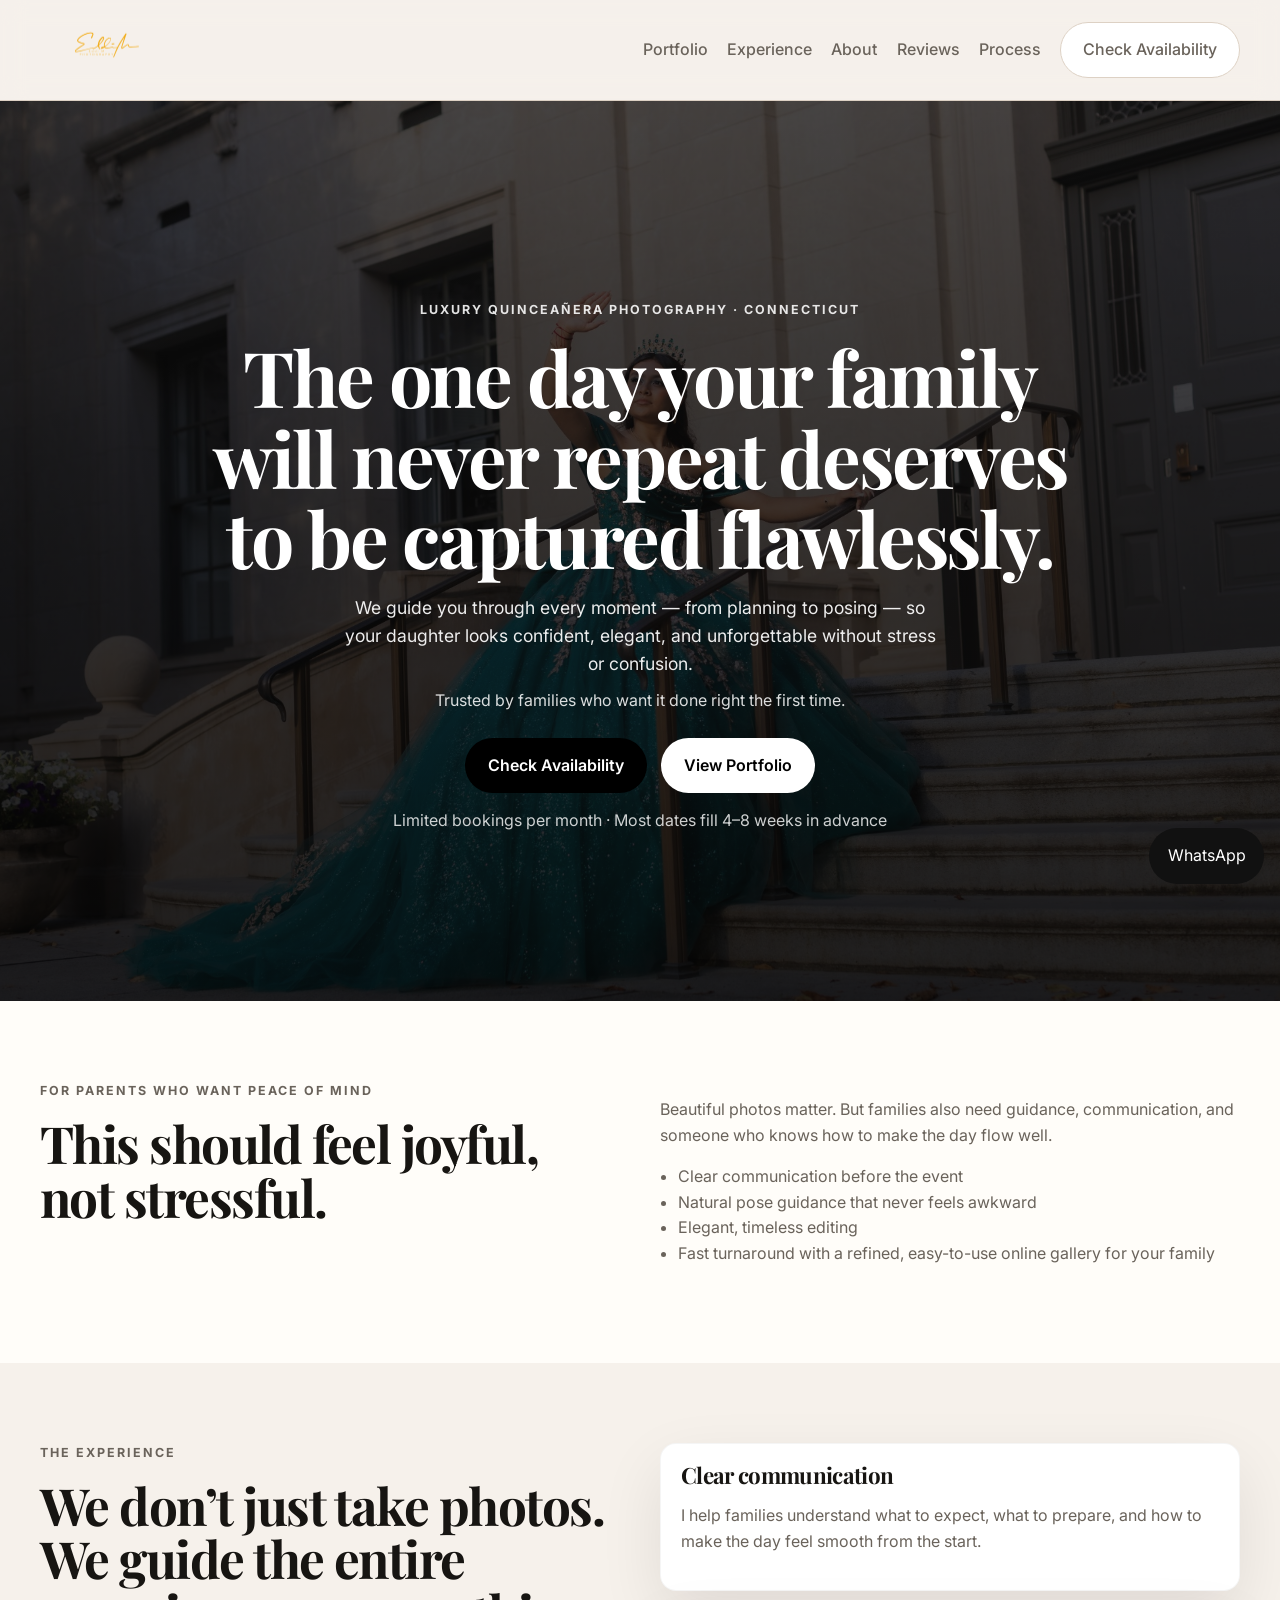
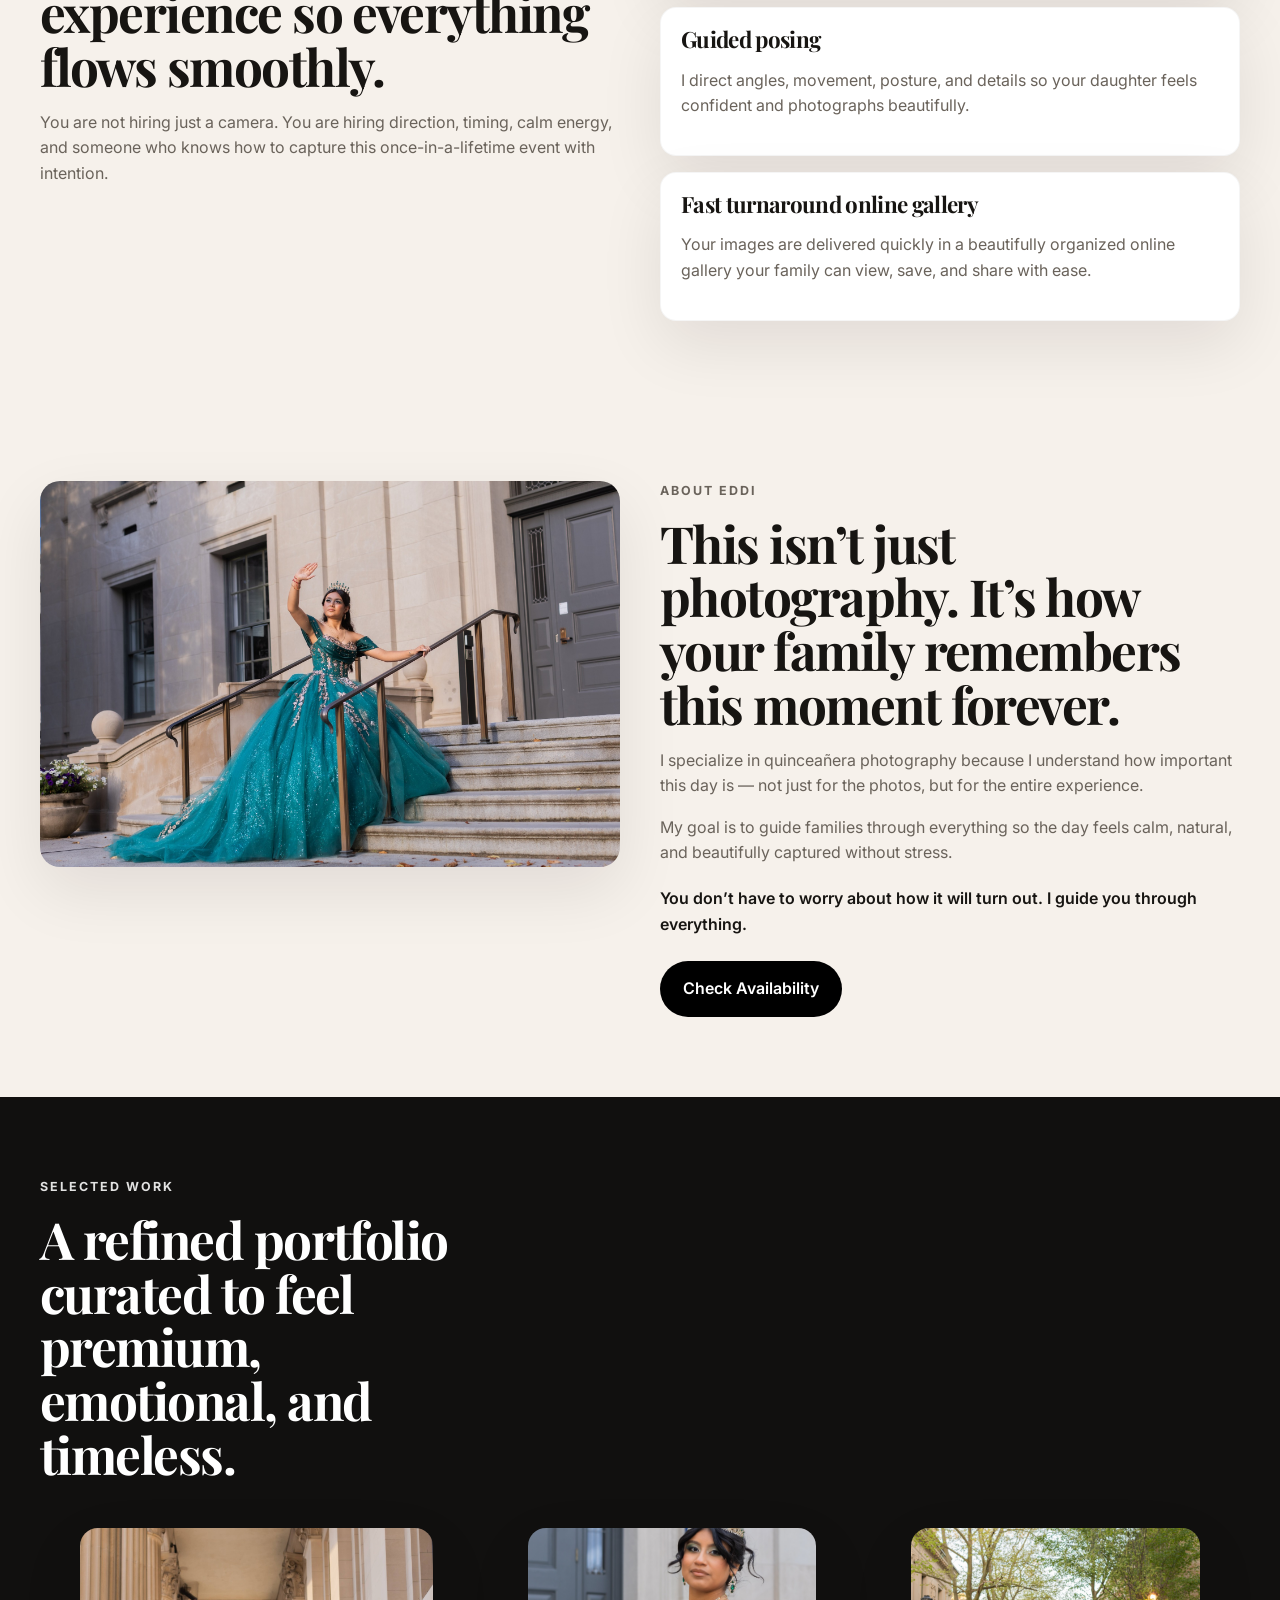
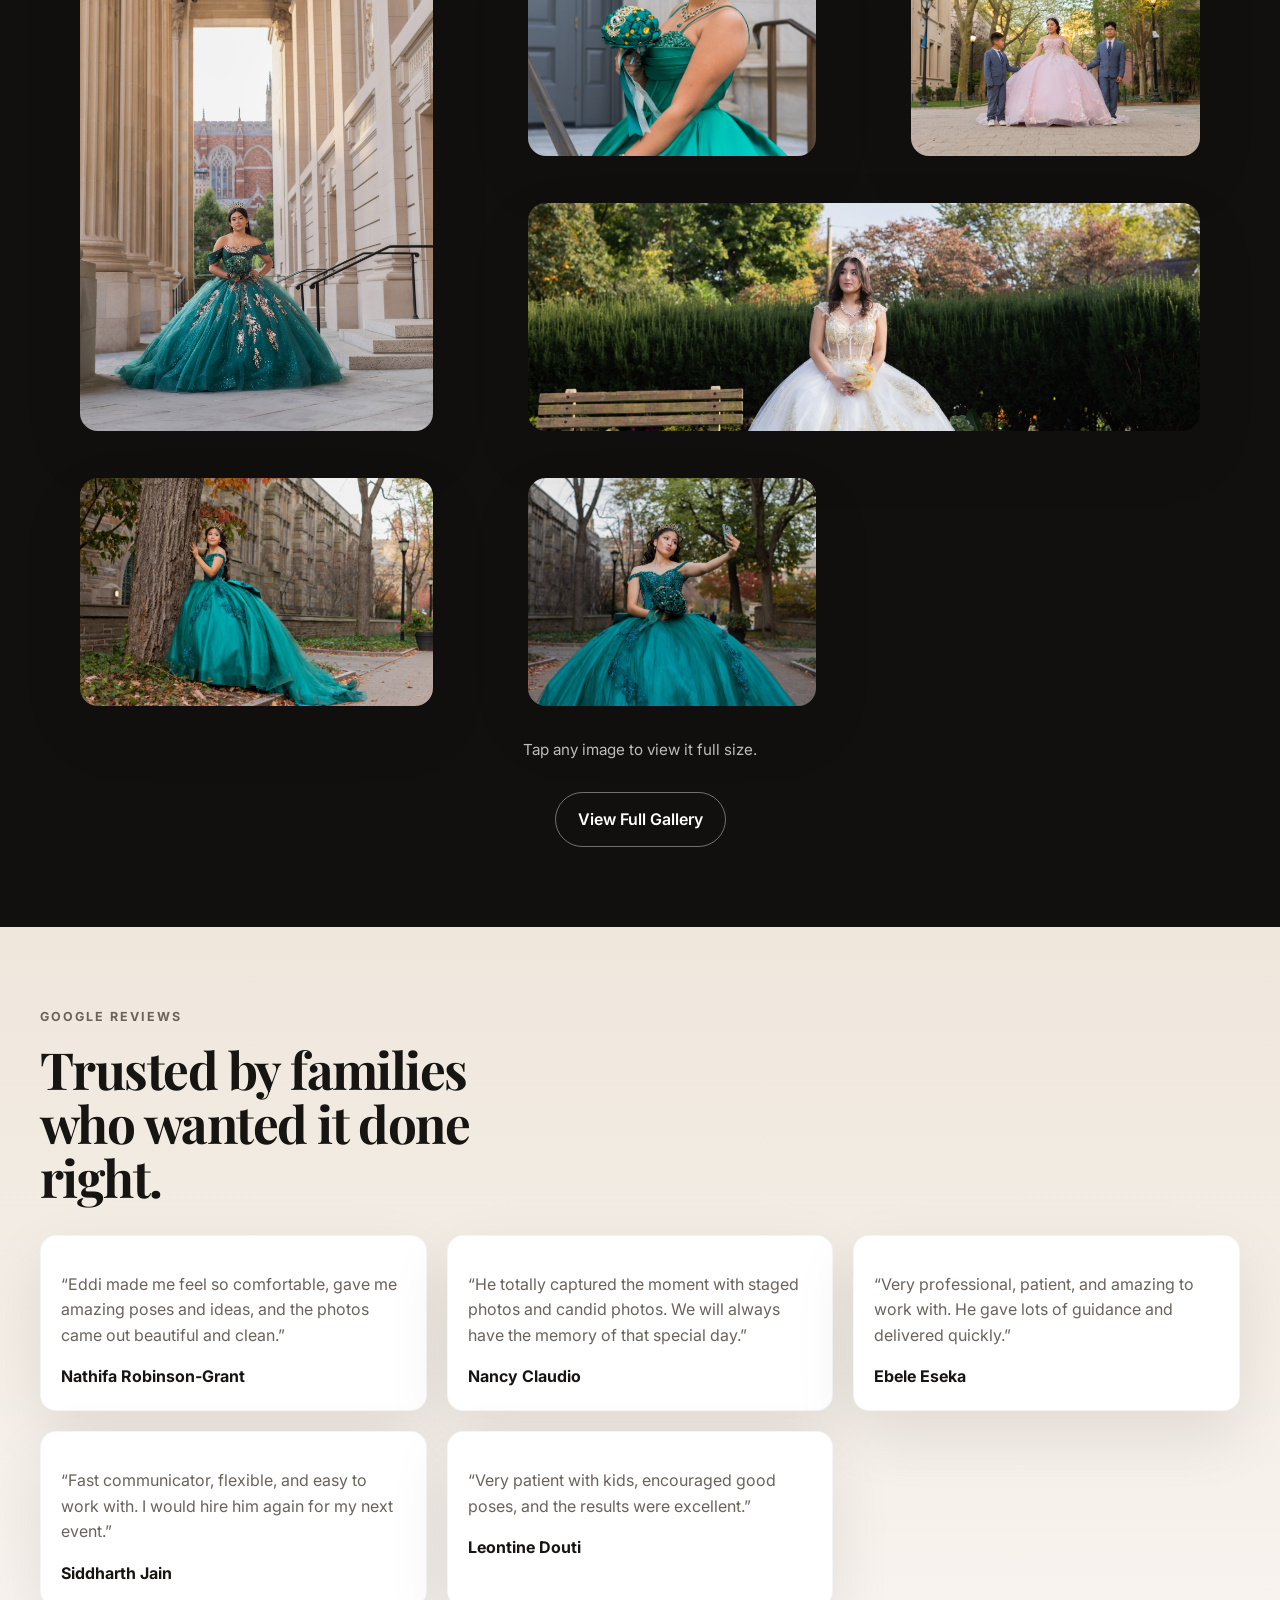
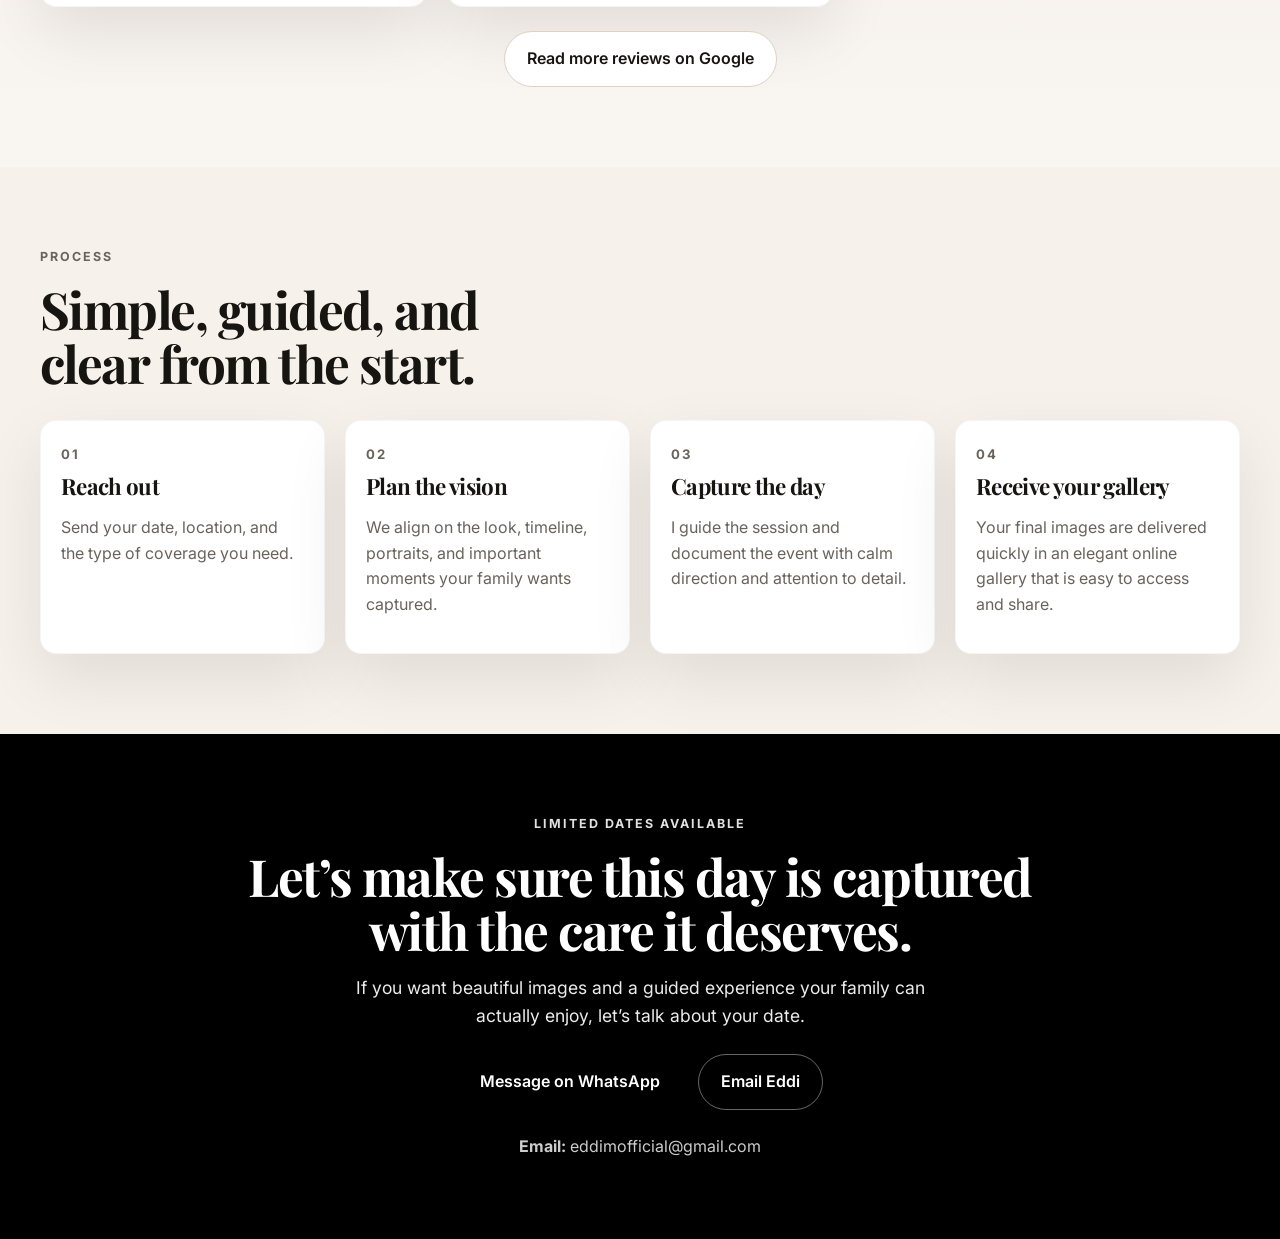
==== index.html @ 8b922853 "Add files via upload" ====
<!DOCTYPE html>
<html lang="en">
<head>
  <meta charset="UTF-8" />
  <meta name="viewport" content="width=device-width, initial-scale=1.0" />
  <title>Eddi M Photography | Luxury Quinceañera Photography</title>
  <meta name="description" content="Luxury quinceañera photography and video in Connecticut. Calm guidance, timeless imagery, and a premium experience for families who want this day captured beautifully." />
  <meta property="og:title" content="Eddi M Photography" />
  <meta property="og:description" content="Luxury quinceañera photography that feels effortless and looks unforgettable." />
  <meta property="og:type" content="website" />
  <meta property="og:image" content="assets/hero-fallback.jpg" />
  <meta property="og:url" content="https://www.eddim.com/" />
  <link rel="icon" href="assets/logo.png" />
  <link rel="preconnect" href="https://fonts.googleapis.com">
  <link rel="preconnect" href="https://fonts.gstatic.com" crossorigin>
  <link href="https://fonts.googleapis.com/css2?family=Inter:wght@300;400;500;600;700&family=Playfair+Display:wght@500;600;700&display=swap" rel="stylesheet">
  <link rel="stylesheet" href="css/styles.css" />
</head>
<body>
  <a class="skip-link" href="#main">Skip to content</a>

  <header class="site-header">
    <div class="container nav">
      <a class="brand" href="#top" aria-label="Eddi M Photography home">
        <img src="assets/logo.png" alt="Eddi M Photography logo" class="logo" />
      </a>

      <button class="menu-toggle" aria-label="Open menu" aria-expanded="false" aria-controls="mobileMenu">
        <span></span><span></span>
      </button>

      <nav class="desktop-nav" aria-label="Primary navigation">
        <a href="#portfolio">Portfolio</a>
        <a href="#experience">Experience</a>
        <a href="#about">About</a>
        <a href="#reviews">Reviews</a>
        <a href="#process">Process</a>
        <a href="#contact" class="btn btn-outline-dark">Check Availability</a>
      </nav>
    </div>

    <nav id="mobileMenu" class="mobile-nav" aria-label="Mobile navigation">
      <a href="#portfolio">Portfolio</a>
      <a href="#experience">Experience</a>
      <a href="#about">About</a>
      <a href="#reviews">Reviews</a>
      <a href="#process">Process</a>
      <a href="#contact" class="btn btn-dark">Check Availability</a>
    </nav>
  </header>

  <main id="main">
    <section class="hero" id="top">
      <div class="hero-media-wrap">
        <iframe
          src="https://player.vimeo.com/video/995767912?background=1&autoplay=1&loop=1&muted=1"
          frameborder="0"
          allow="autoplay; fullscreen"
          allowfullscreen
          class="hero-media"
          title="Eddi M Photography hero video">
        </iframe>
        <img src="assets/hero-fallback.jpg" alt="Elegant quinceañera portrait" class="hero-fallback" />
      </div>

      <div class="hero-overlay"></div>

      <div class="container hero-content reveal">
        <p class="eyebrow">Luxury Quinceañera Photography · Connecticut</p>
        <h1>The one day your family will never repeat deserves to be captured flawlessly.</h1>
        <p class="hero-copy">
          We guide you through every moment — from planning to posing — so your daughter looks confident, elegant, and unforgettable without stress or confusion.
        </p>
        <p class="trust-line">Trusted by families who want it done right the first time.</p>
        <div class="hero-actions">
          <a href="https://wa.me/message/35IBVD3ORIKEH1" class="btn btn-dark">Check Availability</a>
          <a href="#portfolio" class="btn btn-light">View Portfolio</a>
        </div>
        <p class="microcopy">Limited bookings per month · Most dates fill 4–8 weeks in advance</p>
      </div>
    </section>

    <section class="section intro reveal">
      <div class="container two-col">
        <div>
          <p class="eyebrow dark">For parents who want peace of mind</p>
          <h2>This should feel joyful, not stressful.</h2>
        </div>
        <div>
          <p class="muted">
            Beautiful photos matter. But families also need guidance, communication, and someone who knows how to make the day flow well.
          </p>
          <ul class="feature-list">
            <li>Clear communication before the event</li>
            <li>Natural pose guidance that never feels awkward</li>
            <li>Elegant, timeless editing</li>
            <li>Fast turnaround with a refined, easy-to-use online gallery for your family</li>
          </ul>
        </div>
      </div>
    </section>

    <section class="section reveal" id="experience">
      <div class="container two-col">
        <div>
          <p class="eyebrow dark">The experience</p>
          <h2>We don’t just take photos. We guide the entire experience so everything flows smoothly.</h2>
          <p class="muted">
            You are not hiring just a camera. You are hiring direction, timing, calm energy, and someone who knows how to capture this once-in-a-lifetime event with intention.
          </p>
        </div>
        <div class="card-stack">
          <article class="info-card">
            <h3>Clear communication</h3>
            <p>I help families understand what to expect, what to prepare, and how to make the day feel smooth from the start.</p>
          </article>
          <article class="info-card">
            <h3>Guided posing</h3>
            <p>I direct angles, movement, posture, and details so your daughter feels confident and photographs beautifully.</p>
          </article>
          <article class="info-card">
            <h3>Fast turnaround online gallery</h3>
            <p>Your images are delivered quickly in a beautifully organized online gallery your family can view, save, and share with ease.</p>
          </article>
        </div>
      </div>
    </section>

    <section class="section reveal" id="about">
      <div class="container two-col about-grid">
        <div>
          <img src="assets/about.jpg" alt="Portrait of Eddi M Photography" class="about-image" />
        </div>
        <div>
          <p class="eyebrow dark">About Eddi</p>
          <h2>This isn’t just photography. It’s how your family remembers this moment forever.</h2>
          <p class="muted">
            I specialize in quinceañera photography because I understand how important this day is — not just for the photos, but for the entire experience.
          </p>
          <p class="muted">
            My goal is to guide families through everything so the day feels calm, natural, and beautifully captured without stress.
          </p>
          <p class="about-trust">
            You don’t have to worry about how it will turn out. I guide you through everything.
          </p>
          <div class="hero-actions about-actions">
            <a href="#contact" class="btn btn-dark">Check Availability</a>
          </div>
        </div>
      </div>
    </section>

    <section class="section section-dark reveal" id="portfolio">
      <div class="container">
        <p class="eyebrow">Selected Work</p>
        <h2 class="section-title light">A refined portfolio curated to feel premium, emotional, and timeless.</h2>
        <div class="portfolio-grid">
          <figure class="shot tall"><img src="assets/gallery-1.jpg" alt="Quinceañera portrait with elegant architecture" class="lightbox-trigger" /></figure>
          <figure class="shot"><img src="assets/gallery-2.jpg" alt="Quinceañera portrait in emerald dress" class="lightbox-trigger" /></figure>
          <figure class="shot"><img src="assets/gallery-3.jpg" alt="Pink quinceañera portrait" class="lightbox-trigger" /></figure>
          <figure class="shot wide"><img src="assets/gallery-4.jpg" alt="Family portrait during quinceañera session" class="lightbox-trigger" /></figure>
          <figure class="shot"><img src="assets/gallery-5.jpg" alt="Close-up quinceañera portrait" class="lightbox-trigger" /></figure>
          <figure class="shot"><img src="assets/gallery-6.jpg" alt="Detail photograph from quinceañera session" class="lightbox-trigger" /></figure>
        </div>
        <p class="portfolio-note">Tap any image to view it full size.</p>
        <div class="center">
          <a href="https://photos.app.goo.gl/zr46FepEaYGDwA9E7" class="btn btn-outline-light" target="_blank" rel="noopener">View Full Gallery</a>
        </div>
      </div>
    </section>

    <div class="lightbox" id="lightbox" aria-hidden="true">
      <button class="lightbox-close" id="lightboxClose" aria-label="Close image">×</button>
      <img src="" alt="" id="lightboxImage" />
    </div>

    <section class="section section-soft reveal" id="reviews">
      <div class="container">
        <p class="eyebrow dark">Google Reviews</p>
        <h2 class="section-title">Trusted by families who wanted it done right.</h2>
        <div class="reviews-grid">
          <article class="review-card"><p>“Eddi made me feel so comfortable, gave me amazing poses and ideas, and the photos came out beautiful and clean.”</p><strong>Nathifa Robinson-Grant</strong></article>
          <article class="review-card"><p>“He totally captured the moment with staged photos and candid photos. We will always have the memory of that special day.”</p><strong>Nancy Claudio</strong></article>
          <article class="review-card"><p>“Very professional, patient, and amazing to work with. He gave lots of guidance and delivered quickly.”</p><strong>Ebele Eseka</strong></article>
          <article class="review-card"><p>“Fast communicator, flexible, and easy to work with. I would hire him again for my next event.”</p><strong>Siddharth Jain</strong></article>
          <article class="review-card"><p>“Very patient with kids, encouraged good poses, and the results were excellent.”</p><strong>Leontine Douti</strong></article>
        </div>
        <div class="center review-link-wrap">
          <a href="https://www.google.com/search?q=Eddi+M+Photography+reviews" target="_blank" rel="noopener" class="btn btn-outline-dark">Read more reviews on Google</a>
        </div>
      </div>
    </section>

    <section class="section reveal" id="process">
      <div class="container">
        <p class="eyebrow dark">Process</p>
        <h2 class="section-title">Simple, guided, and clear from the start.</h2>
        <div class="process-grid">
          <article class="process-card"><span>01</span><h3>Reach out</h3><p>Send your date, location, and the type of coverage you need.</p></article>
          <article class="process-card"><span>02</span><h3>Plan the vision</h3><p>We align on the look, timeline, portraits, and important moments your family wants captured.</p></article>
          <article class="process-card"><span>03</span><h3>Capture the day</h3><p>I guide the session and document the event with calm direction and attention to detail.</p></article>
          <article class="process-card"><span>04</span><h3>Receive your gallery</h3><p>Your final images are delivered quickly in an elegant online gallery that is easy to access and share.</p></article>
        </div>
      </div>
    </section>

    <section class="section cta-section reveal" id="contact">
      <div class="container cta-wrap">
        <p class="eyebrow">Limited Dates Available</p>
        <h2>Let’s make sure this day is captured with the care it deserves.</h2>
        <p class="cta-copy">If you want beautiful images and a guided experience your family can actually enjoy, let’s talk about your date.</p>
        <div class="hero-actions">
          <a href="https://wa.me/message/35IBVD3ORIKEH1" class="btn btn-dark">Message on WhatsApp</a>
          <a href="mailto:eddimofficial@gmail.com" class="btn btn-outline-light">Email Eddi</a>
        </div>
        <ul class="contact-list">
          <li><strong>Email:</strong> eddimofficial@gmail.com</li>
        </ul>
      </div>
    </section>
  </main>

  <a class="floating-wa" href="https://wa.me/message/35IBVD3ORIKEH1" aria-label="Contact on WhatsApp">WhatsApp</a>
  <script src="js/main.js"></script>
</body>
</html>
---- css/styles.css ----
:root{--bg:#f6f1eb;--surface:#fffdf9;--text:#171512;--muted:#6a635b;--line:#ddd1c4;--dark:#11100f;--light:#ffffff;--shadow:0 24px 64px rgba(17,16,15,.09);--radius:24px;--container:1200px}*,*::before,*::after{box-sizing:border-box}html{scroll-behavior:smooth}body{margin:0;background:var(--bg);color:var(--text);font-family:"Inter",sans-serif;line-height:1.6}img,iframe{display:block;max-width:100%}a{text-decoration:none;color:inherit}.skip-link{position:absolute;left:-9999px}.skip-link:focus{left:1rem;top:1rem;background:#fff;padding:.75rem 1rem;border-radius:999px;z-index:1000}.container{width:min(calc(100% - 2rem),var(--container));margin:auto}.site-header{position:sticky;top:0;background:rgba(246,241,235,.8);backdrop-filter:blur(12px);border-bottom:1px solid var(--line);z-index:50}.nav{min-height:100px;display:flex;justify-content:space-between;align-items:center;gap:1rem}.logo{height:85px;width:auto}.desktop-nav{display:flex;gap:1.2rem;align-items:center}.desktop-nav a{color:var(--muted);font-weight:500}.desktop-nav a:hover{color:var(--text)}.menu-toggle{display:none;border:0;background:transparent;width:48px;height:48px;padding:0}.menu-toggle span{display:block;width:22px;height:2px;background:var(--text);margin:5px auto}.mobile-nav{display:none;flex-direction:column;gap:.75rem;padding:0 1rem 1rem}.mobile-nav.open{display:flex}.hero{position:relative;min-height:100vh;display:grid;place-items:center;overflow:hidden}.hero-media-wrap{position:absolute;inset:0;overflow:hidden;background:#111}.hero-media{position:absolute;top:50%;left:50%;width:120vw;height:120vh;transform:translate(-50%,-50%);border:0;pointer-events:none;z-index:1}.hero-fallback{position:absolute;inset:0;width:100%;height:100%;object-fit:cover;opacity:.35;z-index:0}.hero-overlay{position:absolute;inset:0;background:linear-gradient(rgba(0,0,0,.2),rgba(0,0,0,.62));z-index:2}.hero-content{position:relative;text-align:center;color:white;max-width:900px;z-index:3;padding:8rem 0 5rem}.eyebrow{margin:0 0 1rem;letter-spacing:.16em;text-transform:uppercase;font-size:.78rem;font-weight:700;color:rgba(255,255,255,.88)}.eyebrow.dark{color:var(--muted)}h1,h2,h3{font-family:"Playfair Display",serif;line-height:1.05;letter-spacing:-.03em;margin:0 0 1rem}h1{font-size:clamp(3rem,6vw,5rem)}h2{font-size:clamp(2rem,4vw,3.6rem)}h3{font-size:1.4rem}.hero-copy,.cta-copy{max-width:600px;margin:auto;font-size:1.1rem;color:rgba(255,255,255,.92)}.trust-line{margin-top:10px;opacity:.85}.microcopy{margin-top:15px;opacity:.8}.hero-actions{display:flex;gap:.9rem;justify-content:center;flex-wrap:wrap;margin-top:1.5rem}.about-actions{justify-content:flex-start}.btn{padding:14px 22px;border-radius:999px;font-weight:600;display:inline-flex;align-items:center;justify-content:center;border:1px solid transparent;transition:transform .2s ease, opacity .2s ease}.btn:hover{transform:translateY(-1px)}.btn-dark{background:black;color:white}.btn-light{background:white;color:black}.btn-outline-dark{border:1px solid var(--line);background:white;color:var(--text)}.btn-outline-light{border:1px solid rgba(255,255,255,.4);background:transparent;color:white}.section{padding:80px 0}.intro{background:var(--surface)}.two-col{display:grid;grid-template-columns:1fr 1fr;gap:40px;align-items:start}.muted{color:var(--muted)}.feature-list{padding-left:1.1rem;color:var(--muted)}.card-stack{display:grid;gap:1rem}.info-card,.review-card,.process-card{background:white;padding:20px;border-radius:16px;box-shadow:var(--shadow);border:1px solid rgba(0,0,0,.04)}.info-card p,.review-card p,.process-card p{color:var(--muted)}.about-image{width:100%;border-radius:20px;box-shadow:var(--shadow);object-fit:cover;max-height:620px}.about-trust{margin-top:20px;font-weight:600}.section-dark{background:#11100f;color:#fff}.light{color:#fff}.section-title{max-width:14ch}.portfolio-grid{display:grid;grid-template-columns:1.08fr .92fr .92fr;grid-auto-rows:260px;gap:15px;margin-top:30px}.shot{overflow:hidden;border-radius:18px;box-shadow:var(--shadow);background:#151412}.shot img{width:100%;height:100%;object-fit:cover;object-position:center center;cursor:zoom-in}.shot.tall{grid-row:span 2}.shot.wide{grid-column:span 2}.center{text-align:center;margin-top:30px}.portfolio-note{margin-top:16px;text-align:center;color:rgba(255,255,255,.72);font-size:.95rem}.section-soft{background:linear-gradient(180deg, rgba(236,226,213,.7), rgba(255,255,255,.35))}.reviews-grid{display:grid;grid-template-columns:repeat(3,1fr);gap:20px;margin-top:30px}.review-link-wrap{margin-top:24px}.process-grid{display:grid;grid-template-columns:repeat(4,1fr);gap:20px;margin-top:30px}.process-card span{display:inline-block;margin-bottom:10px;font-weight:700;color:var(--muted);letter-spacing:.12em;font-size:.82rem}.cta-section{background:black;color:white;text-align:center}.cta-wrap{max-width:860px}.contact-list{list-style:none;padding:0;margin:1.5rem 0 0;color:rgba(255,255,255,.8);display:grid;gap:.4rem}.floating-wa{position:fixed;right:1rem;bottom:1rem;background:#111;color:#fff;padding:.95rem 1.15rem;border-radius:999px;box-shadow:var(--shadow);z-index:60}.lightbox{position:fixed;inset:0;background:rgba(0,0,0,.92);display:flex;align-items:center;justify-content:center;padding:20px;opacity:0;pointer-events:none;transition:opacity .25s ease;z-index:999}.lightbox.open{opacity:1;pointer-events:auto}.lightbox img{max-width:min(96vw,1200px);max-height:88vh;width:auto;height:auto;border-radius:16px;box-shadow:0 24px 64px rgba(0,0,0,.35)}.lightbox-close{position:absolute;top:20px;right:20px;width:48px;height:48px;border-radius:999px;border:0;background:rgba(255,255,255,.12);color:#fff;font-size:28px;cursor:pointer}.reveal{opacity:0;transform:translateY(32px);transition:opacity .8s ease, transform .8s ease}.reveal.show{opacity:1;transform:translateY(0)}@media(max-width:980px){.two-col,.portfolio-grid,.reviews-grid,.process-grid{grid-template-columns:1fr}.shot.tall,.shot.wide{grid-row:auto;grid-column:auto}.about-actions{justify-content:center}}@media(max-width:900px){.desktop-nav{display:none}.menu-toggle{display:block}.logo{height:60px}h1{font-size:clamp(2.7rem,12vw,4.2rem)}}@media(max-width:640px){.hero-media{width:180vw;height:100vh}.portfolio-grid{grid-auto-rows:300px;gap:12px}.shot{border-radius:20px}.shot:nth-child(1) img{object-position:center 22%}.shot:nth-child(2) img{object-position:center 30%}.shot:nth-child(3) img{object-position:center 18%}.shot:nth-child(4) img{object-position:center 35%}.shot:nth-child(5) img{object-position:center 20%}.shot:nth-child(6) img{object-position:center 28%}.lightbox{padding:14px}.lightbox img{max-width:100%;max-height:82vh;border-radius:12px}.lightbox-close{top:14px;right:14px}}@media(max-width:480px){.btn{width:100%}.hero-actions{align-items:stretch}.container{width:min(calc(100% - 1.2rem),var(--container))}.portfolio-grid{grid-auto-rows:280px}}
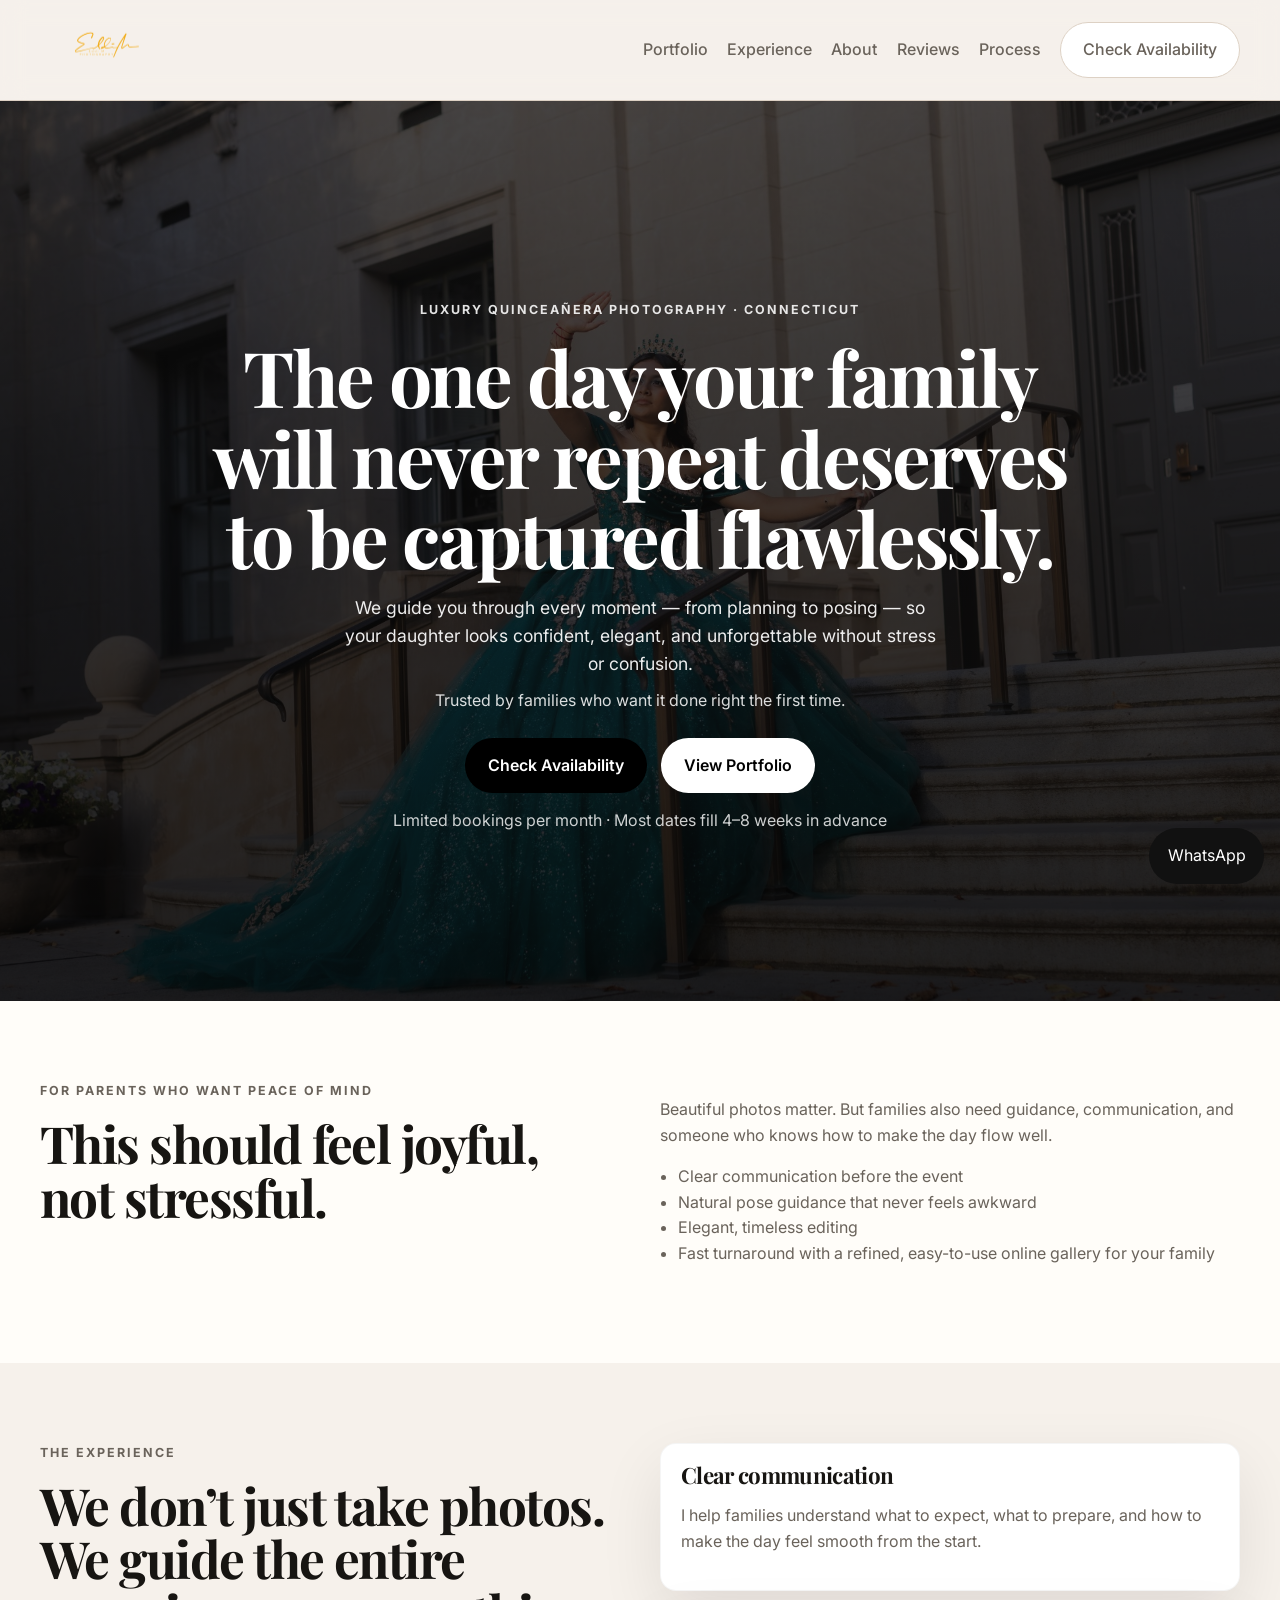
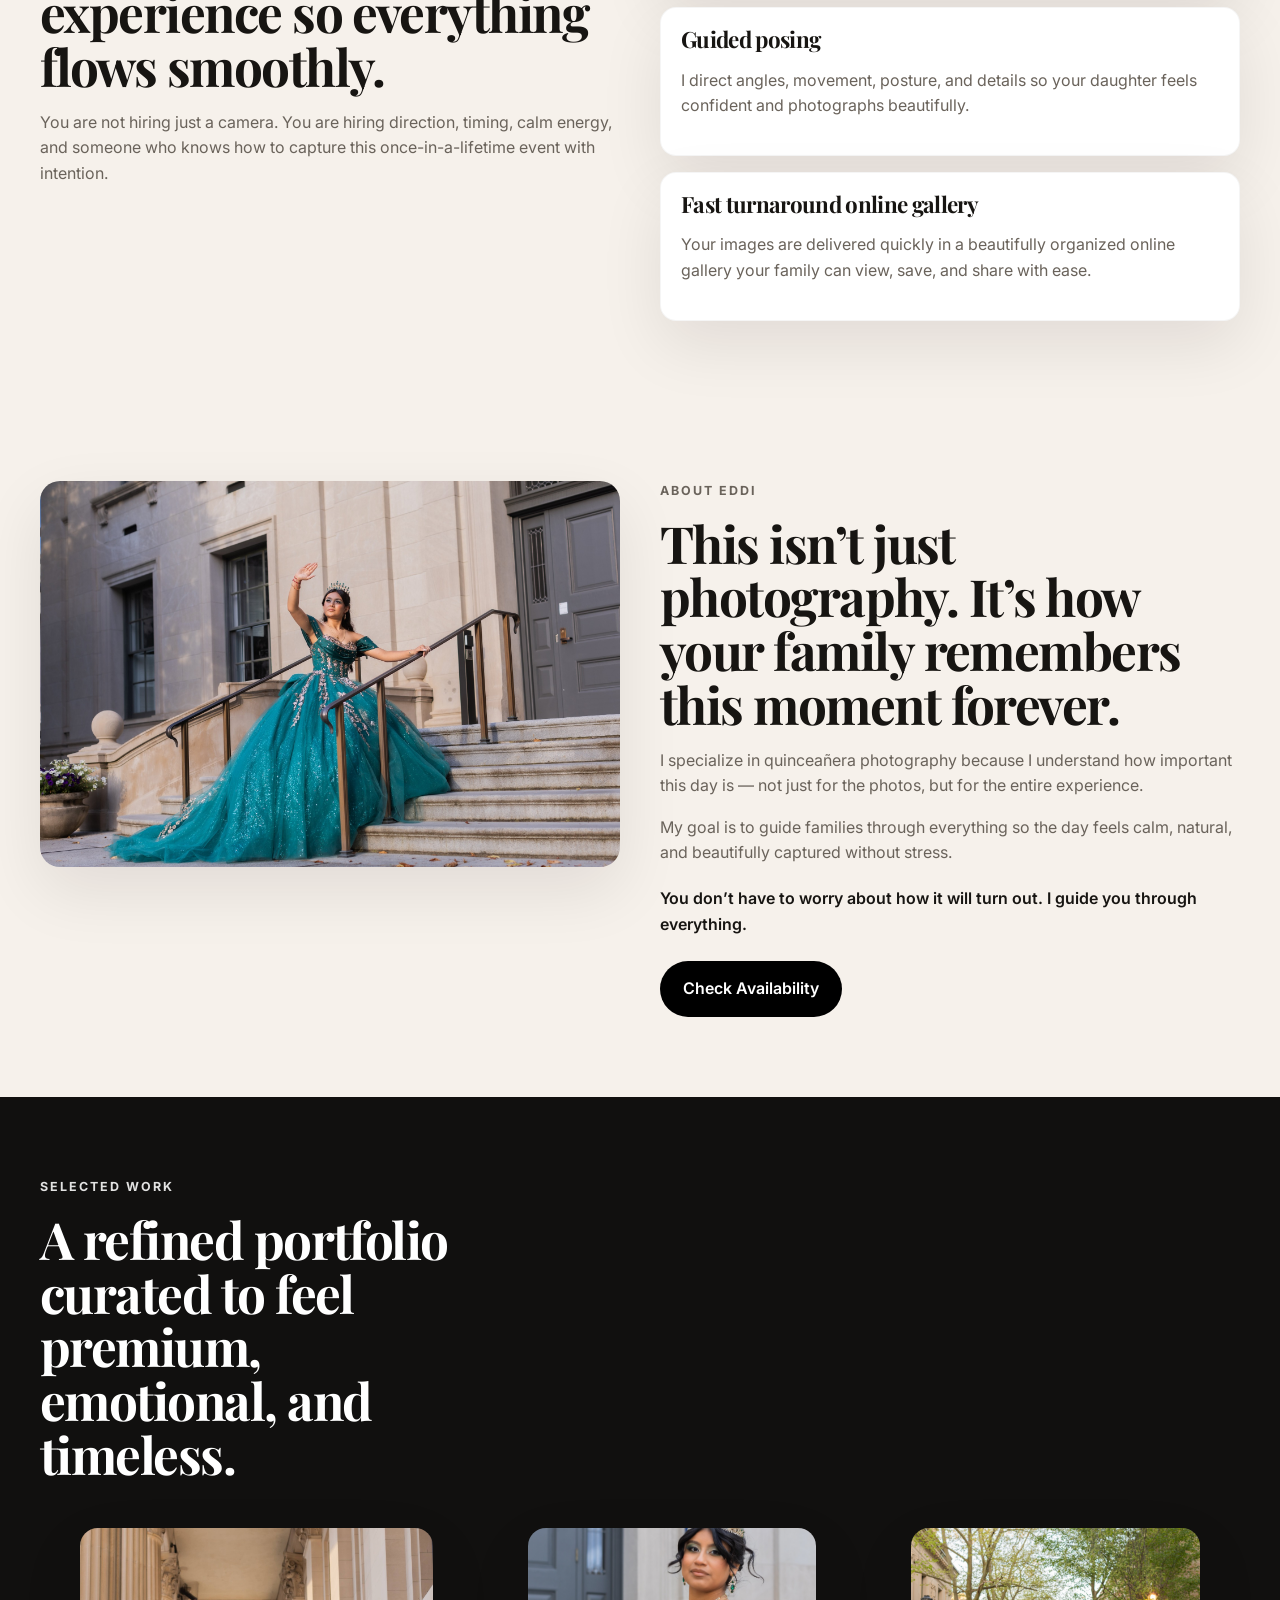
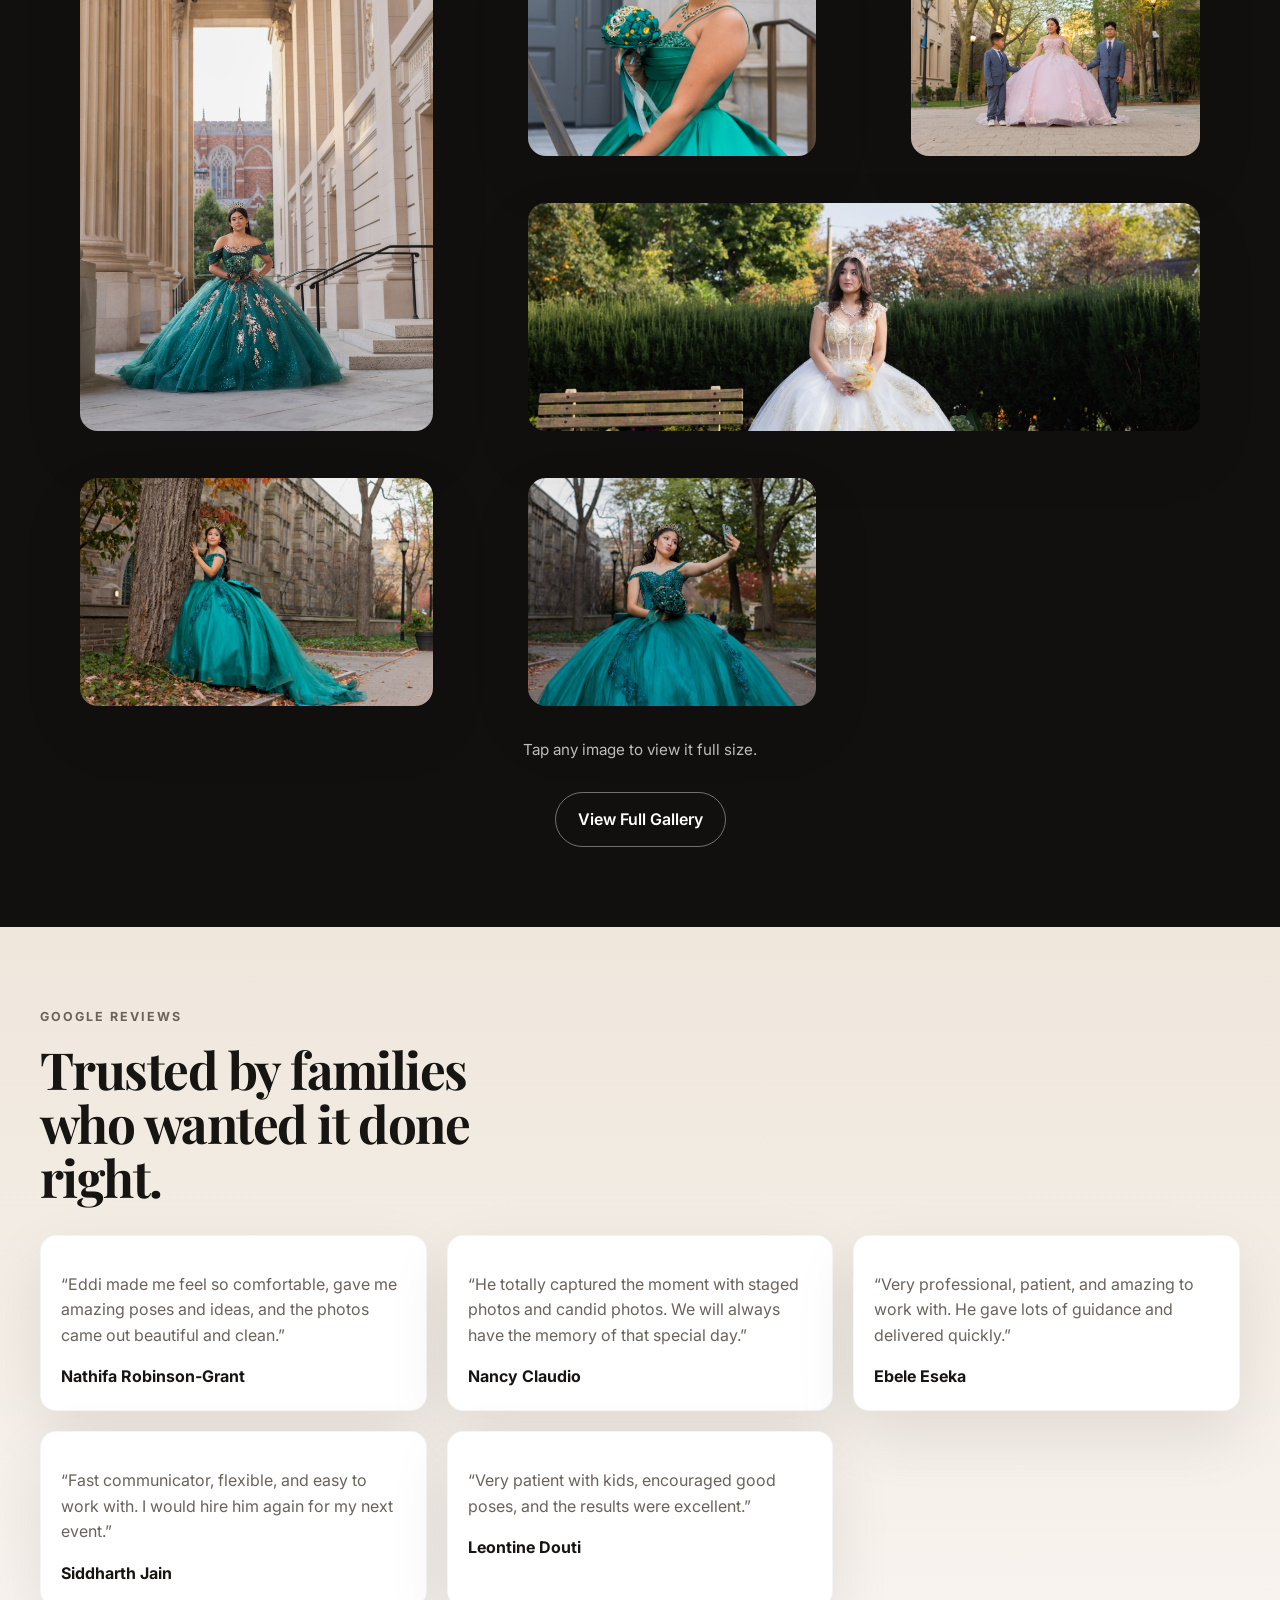
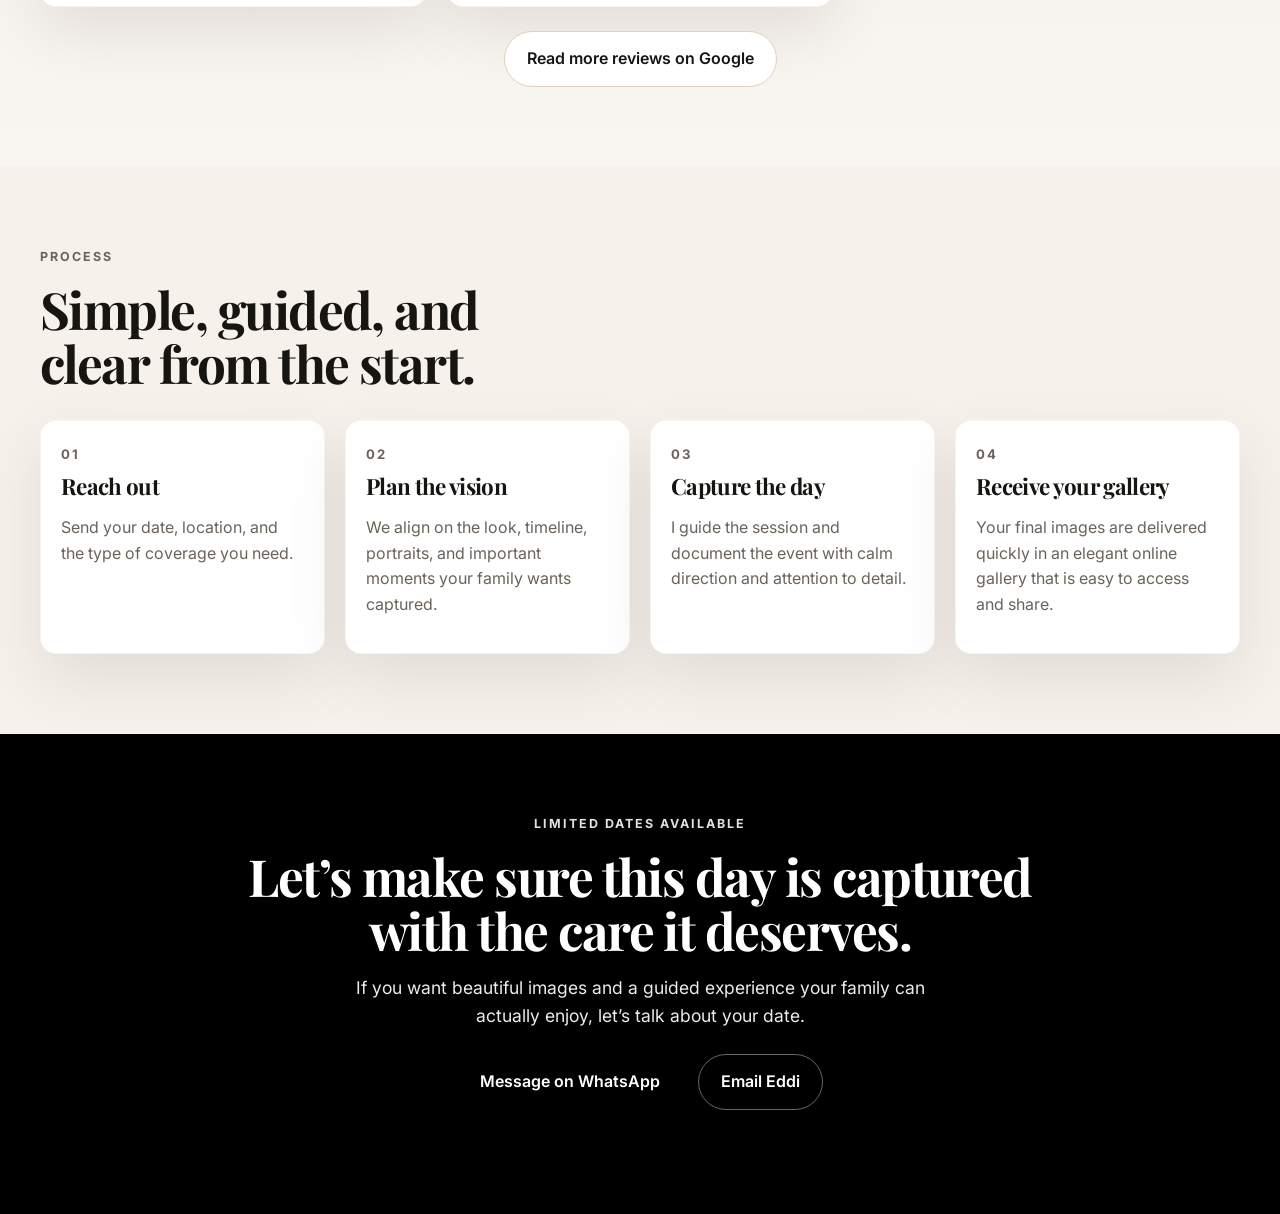
==== commit ed405bde: "Update index.html" ====
--- a/index.html
+++ b/index.html
@@ -214,7 +214,6 @@
           <a href="mailto:eddimofficial@gmail.com" class="btn btn-outline-light">Email Eddi</a>
         </div>
         <ul class="contact-list">
-          <li><strong>Email:</strong> eddimofficial@gmail.com</li>
         </ul>
       </div>
     </section>
